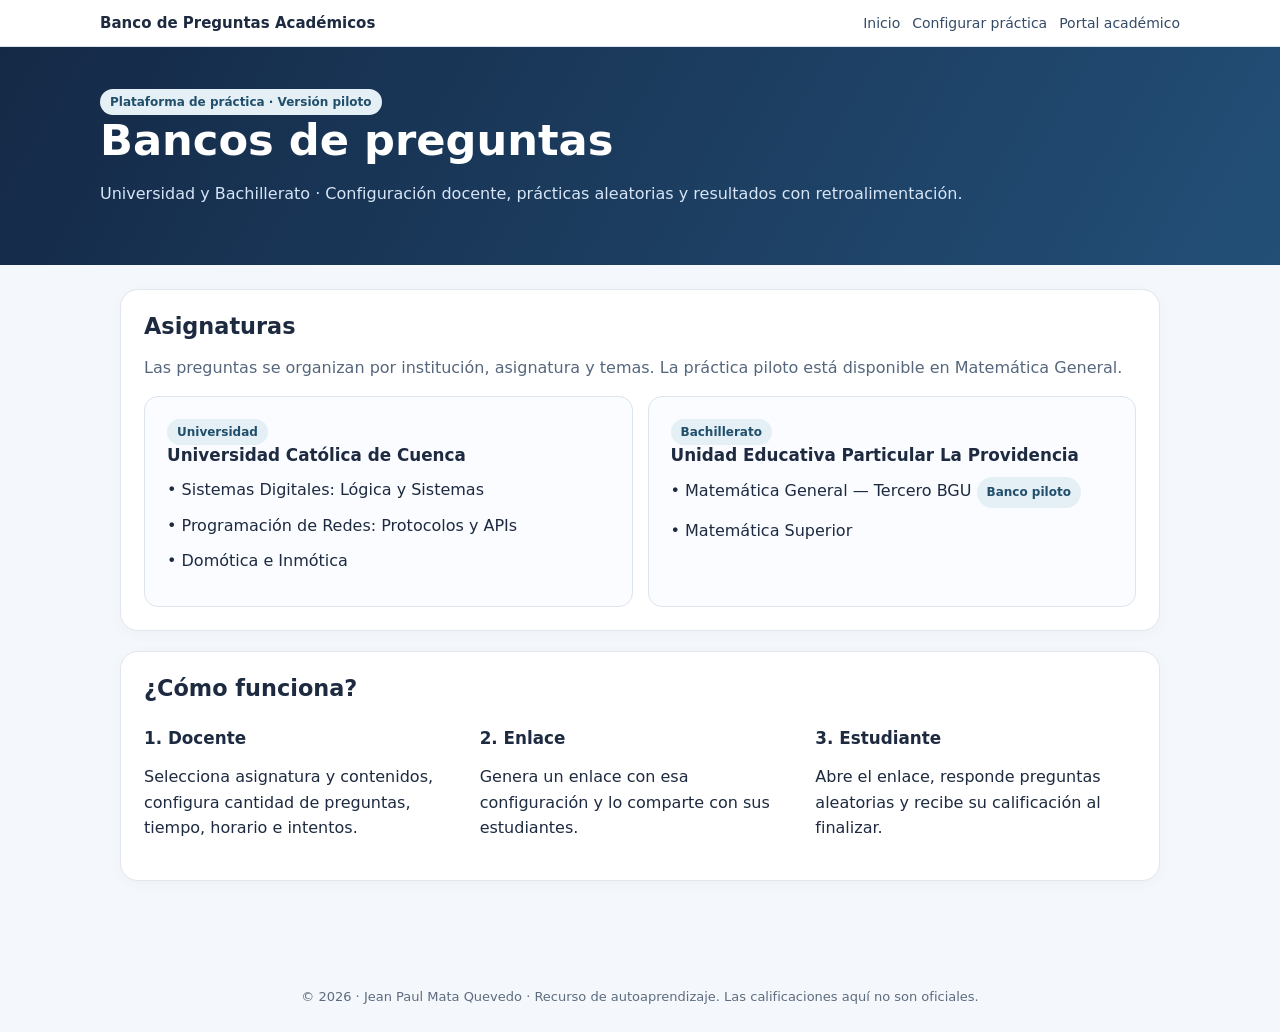
==== bancos-preguntas/index.html @ d5e19eca "Add academic question banks site with teacher-generated practice links and Matemática Superior" ====
<!doctype html>
<html lang="es"><head><meta charset="utf-8"><meta name="viewport" content="width=device-width,initial-scale=1">
<title>Banco de Preguntas | Portal académico</title><meta name="description" content="Autoevaluación y generación de prácticas académicas para universidad y bachillerato.">
<style>
:root{font-family:Inter,system-ui,-apple-system,"Segoe UI",sans-serif;color:#1d2a40;background:#f4f7fb}*{box-sizing:border-box}
body{margin:0}header{background:#fff;border-bottom:1px solid #dbe2eb;position:sticky;top:0;z-index:3}nav{max-width:1120px;margin:auto;padding:14px 20px;display:flex;justify-content:space-between;align-items:center;gap:12px}nav a{font-size:14px;color:#344b68;text-decoration:none}nav strong{font-size:15px}
.hero{background:linear-gradient(120deg,#142946,#234f77);color:white;padding:42px 20px}main{max-width:1080px;margin:auto;padding:24px 20px 60px}.hero>div{max-width:1080px;margin:auto}.hero p{color:#d7e5f7;line-height:1.6}h1{font-size:clamp(1.8rem,4vw,2.7rem);margin:0 0 9px}h2{font-size:1.4rem;margin:0 0 15px}h3{font-size:1.05rem;margin:12px 0}p{line-height:1.6}
.card{background:#fff;border:1px solid #e1e7ee;border-radius:18px;padding:23px;margin-bottom:20px;box-shadow:0 3px 14px #10264108}
.grid{display:grid;grid-template-columns:repeat(auto-fit,minmax(255px,1fr));gap:15px}.choice-card{border:1px solid #dce4ed;padding:22px;border-radius:14px;background:#fafcff}.choice-card h3{margin-top:0}
label{display:block;font-size:14px;font-weight:650;margin:0 0 7px}input,select{width:100%;border:1px solid #b7c5d5;border-radius:10px;padding:12px 11px;font:inherit;color:#1d2a40;background:white}input[type=checkbox],input[type=radio]{width:auto;accent-color:#1b638d}button,.btn{border:0;border-radius:11px;padding:12px 17px;background:#1d5a80;color:white;font:inherit;font-weight:650;cursor:pointer;text-decoration:none;display:inline-block}button:hover,.btn:hover{background:#124567}button:disabled{background:#91a2b4;cursor:not-allowed}.muted{color:#56677d}.small{font-size:13px}.flex{display:flex;gap:12px;flex-wrap:wrap;align-items:center}.field{margin-bottom:17px}.pill{display:inline-block;background:#e4f0f6;color:#214e6b;padding:6px 10px;border-radius:100px;font-size:12px;font-weight:650}.warn{background:#fff5dc;border:1px solid #edce77;border-radius:12px;padding:14px;margin:14px 0}.success{background:#e5f5eb;border:1px solid #b1dec4;border-radius:12px;padding:14px}.error{background:#fff0ee;border:1px solid #f1b7af;border-radius:12px;padding:14px}.hidden{display:none!important}
.checkline{display:flex;gap:8px;align-items:center;border:1px solid #e2e8ef;padding:10px;border-radius:9px;margin-bottom:7px;font-size:14px}
.option{display:flex;gap:12px;align-items:flex-start;padding:14px;border:1px solid #d6e0eb;border-radius:10px;margin:10px 0;cursor:pointer}.option:has(input:checked){border-color:#246c97;background:#edf6fc}
.progress{height:8px;border-radius:8px;background:#e4eaf1;overflow:hidden;margin:18px 0}.progress>div{height:100%;width:0;background:#2e799b;transition:width .2s}.metric{display:inline-block;padding:10px 15px;border-radius:10px;background:#edf4fa;margin:4px 7px 8px 0}.correct{border-left:4px solid #288b53}.wrong{border-left:4px solid #d05a49}.neutral{border-left:4px solid #9babbc}.review{padding:16px 18px;margin:10px 0;background:#fbfcfe;border-radius:10px;border-top:1px solid #e0e7ef;border-right:1px solid #e0e7ef;border-bottom:1px solid #e0e7ef}
footer{text-align:center;padding:28px;color:#5d6c7e;font-size:13px}.stat{font-variant-numeric:tabular-nums}
@media(max-width:600px){.card{padding:17px}.hero{padding:30px 20px}nav{flex-wrap:wrap}.flex button{width:100%}}
</style></head><body>
<header><nav><strong>Banco de Preguntas Académicos</strong><div class="flex"><a href="#inicio" id="navInicio">Inicio</a><a href="#docente" id="navDocente">Configurar práctica</a><a href="https://jpaulmata80.github.io/">Portal académico</a></div></nav></header>
<div class="hero"><div><span class="pill">Plataforma de práctica · Versión piloto</span><h1>Bancos de preguntas</h1><p>Universidad y Bachillerato · Configuración docente, prácticas aleatorias y resultados con retroalimentación.</p></div></div>
<main>
<section id="inicio">
<div class="card"><h2>Asignaturas</h2><p class="muted">Las preguntas se organizan por institución, asignatura y temas. La práctica piloto está disponible en Matemática General.</p><div class="grid" id="asignaturas"><p>Cargando asignaturas…</p></div></div>
<div class="card"><h2>¿Cómo funciona?</h2><div class="grid"><div><h3>1. Docente</h3><p>Selecciona asignatura y contenidos, configura cantidad de preguntas, tiempo, horario e intentos.</p></div><div><h3>2. Enlace</h3><p>Genera un enlace con esa configuración y lo comparte con sus estudiantes.</p></div><div><h3>3. Estudiante</h3><p>Abre el enlace, responde preguntas aleatorias y recibe su calificación al finalizar.</p></div></div></div>
</section>
<section id="docente" class="hidden">
<div class="card"><h2>Configuración docente</h2><p class="muted">Este configurador no tiene acceso restringido: está pensado para preparar prácticas voluntarias, no exámenes oficiales. La configuración se incluye en el enlace.</p>
<form id="formConfig">
<div class="grid"><div class="field"><label for="institucion">Nivel educativo</label><select id="institucion" required></select></div><div class="field"><label for="asignatura">Asignatura</label><select id="asignatura" required></select></div></div>
<div class="field"><label for="titulo">Nombre de la práctica</label><input id="titulo" maxlength="90" value="Práctica de Radicales" required></div>
<div class="field"><label>Selecciona uno o varios temas/subtemas</label><div id="temas"><span class="muted">Selecciona la asignatura.</span></div></div>
<div class="grid"><div class="field"><label for="cantidad">Número de preguntas aleatorias</label><input id="cantidad" type="number" min="1" max="100" value="10" required></div><div class="field"><label for="segundos">Tiempo por pregunta (segundos)</label><input id="segundos" type="number" min="15" max="1800" value="180" required></div></div>
<div class="grid"><div class="field"><label for="inicioFecha">Inicio disponible (hora de Ecuador)</label><input id="inicioFecha" type="datetime-local"></div><div class="field"><label for="finFecha">Fin disponible (hora de Ecuador)</label><input id="finFecha" type="datetime-local"></div></div>
<div class="grid"><div class="field"><label for="intentos">Intentos</label><select id="intentos"><option value="0">Ilimitados</option><option value="1">1 intento por navegador</option><option value="2">2 intentos por navegador</option><option value="3">3 intentos por navegador</option></select></div><div class="field"><label for="feedback">Retroalimentación</label><select id="feedback"><option value="final">Al finalizar</option></select></div></div>
<div id="estadoBanco" class="small muted" aria-live="polite"></div><div id="msgConfig" aria-live="polite"></div><button type="submit">Generar enlace de práctica</button>
</form><div id="resultadoLink" class="hidden success"><strong>Enlace generado</strong><p class="small">Cópialo y compártelo con tus estudiantes. Los datos se incluyen en la dirección.</p><input id="link" readonly aria-label="Enlace de práctica"><div class="flex" style="margin-top:10px"><button type="button" id="copiar">Copiar enlace</button><a class="btn" id="probar" href="#">Abrir práctica</a></div></div>
</div>
</section>
<section id="estudiante" class="hidden">
<div class="card" id="introPractica"><h2 id="practicaTitulo">Práctica</h2><p id="practicaAsignatura" class="muted"></p><div id="resumenPractica"></div><div id="avisoFecha"></div><button id="comenzar" disabled>Iniciar práctica</button></div>
<div class="card hidden" id="preguntaCard"><div class="flex" style="justify-content:space-between"><span id="numeroPregunta" class="pill"></span><span id="reloj" class="pill stat" aria-live="polite"></span></div><div class="progress"><div id="barra"></div></div><h2 id="enunciado"></h2><div id="opciones"></div><button id="siguiente" type="button">Siguiente pregunta</button><p class="small muted">Si se agota el tiempo, se registra como omitida y continúa automáticamente.</p></div>
<div class="card hidden" id="resultadoCard"><h2>Resultado de tu práctica</h2><div id="resumenResultado"></div><h3>Revisión de respuestas</h3><div id="revision"></div><div class="flex"><button id="reintentar">Hacer otro intento</button><button id="volver" type="button">Volver al inicio</button></div></div>
</section>
</main><footer>© 2026 · Jean Paul Mata Quevedo · Recurso de autoaprendizaje. Las calificaciones aquí no son oficiales.</footer>
<script>
"use strict";
const $=id=>document.getElementById(id), BASE=new URL("./",location.href), TZ="America/Guayaquil";
let catalog, banco=[],instancias=[],cfg=null,actual=0,clock=null,remaining=0,entries=[],locked=false;
let prevIds=[];
const esc=x=>String(x??"").replace(/[&<>"']/g,m=>({"&":"&amp;","<":"&lt;",">":"&gt;",'"':"&quot;","'":"&#39;"}[m]));
const setMsg=(id,msg,klass="warn")=>{$(id).innerHTML=msg?'<div class="'+klass+'">'+esc(msg)+'</div>':""};
const getSubject=id=>catalog.instituciones.flatMap(i=>i.asignaturas.map(a=>({...a,nivel:i.id,institucion:i.nombre}))).find(a=>a.id===id);
const safeInt=(v,lo,hi)=>{let n=Number(v);return Number.isInteger(n)&&n>=lo&&n<=hi?n:null};
function utcFromEcuador(s){if(!s)return null;if(!/^\d{4}-\d\d-\d\dT\d\d:\d\d$/.test(s))throw Error("Fecha inválida");let d=new Date(s+":00-05:00");if(!Number.isFinite(d.getTime()))throw Error("Fecha inválida");return d.getTime()}
function formatDate(ms){return new Intl.DateTimeFormat("es-EC",{timeZone:TZ,dateStyle:"medium",timeStyle:"short"}).format(ms)}
function shuffle(a){const out=[...a];for(let i=out.length-1;i>0;i--){let j=crypto.getRandomValues(new Uint32Array(1))[0]%(i+1);[out[i],out[j]]=[out[j],out[i]]}return out}
function encode(o){const bytes=new TextEncoder().encode(JSON.stringify(o));let s="";for(const x of bytes)s+=String.fromCharCode(x);return btoa(s).replace(/\+/g,"-").replace(/\//g,"_").replace(/=+$/,"")}
function decode(s){if(s.length>12000)throw Error("Enlace demasiado largo");const t=atob(s.replace(/-/g,"+").replace(/_/g,"/"));return JSON.parse(new TextDecoder().decode(Uint8Array.from(t,c=>c.charCodeAt(0))))}
async function loadBank(asig){const a=getSubject(asig);if(!a)throw Error("Asignatura no válida");const url=new URL(a.archivo,BASE);const response=await fetch(url,{cache:"no-store"});if(!response.ok)throw Error("No se pudo cargar el banco");const j=await response.json();if(!Array.isArray(j.preguntas))throw Error("Formato de banco inválido");return j.preguntas}
function show(s){for(const id of ["inicio","docente","estudiante"])$(id).classList.toggle("hidden",id!==s);window.scrollTo({top:0,behavior:"instant"})}
function fillInstituciones(){ $("institucion").innerHTML=catalog.instituciones.map(i=>'<option value="'+esc(i.id)+'">'+esc(i.nombre)+" — "+esc(i.institucion)+"</option>").join("");fillAsignaturas()}
function fillAsignaturas(){const i=catalog.instituciones.find(x=>x.id===$("institucion").value);$("asignatura").innerHTML=i.asignaturas.map(a=>'<option value="'+esc(a.id)+'">'+esc(a.nombre)+"</option>").join("");refreshTemas()}
async function refreshTemas(){let id=$("asignatura").value;$("temas").textContent="Cargando temas…";$("resultadoLink").classList.add("hidden");try{
 const list=await loadBank(id);if(id!==$("asignatura").value)return;banco=list;
 const group=[...new Set(list.map(q=>q.tema))].sort((a,b)=>a.localeCompare(b,"es"));$("temas").innerHTML=group.length?group.map(t=>'<label class="checkline"><input type="checkbox" name="tema" value="'+esc(t)+'" '+(t==="Radicales"?"checked":"")+'> '+esc(t)+' ('+list.filter(q=>q.tema===t).length+' preguntas)</label>').join(""):'<div class="warn">Todavía no hay preguntas en esta asignatura. Puedes incorporarlas más adelante.</div>';
 $("estadoBanco").textContent="Banco disponible: "+list.length+" preguntas. Selecciona los temas y genera tu enlace.";
}catch(e){banco=[];$("temas").textContent="No fue posible abrir el banco.";$("estadoBanco").textContent=e.message}}
function renderCatalog(){
 $("asignaturas").innerHTML=catalog.instituciones.map(i=>'<div class="choice-card"><span class="pill">'+esc(i.nombre)+'</span><h3>'+esc(i.institucion)+'</h3>'+i.asignaturas.map(a=>'<p style="margin:10px 0">• '+esc(a.nombre)+(a.id==="matematica-general"?' <span class="pill">Banco piloto</span>':'')+'</p>').join("")+'</div>').join("");
}
function validateCfg(c){if(!c||c.v!==1||!getSubject(c.a)||typeof c.t!=="string"||c.t.length>90||!Array.isArray(c.temas)||!c.temas.length||c.temas.length>50||c.temas.some(x=>typeof x!=="string"||x.length>100)||safeInt(c.n,1,100)===null||safeInt(c.s,15,1800)===null||safeInt(c.l,0,3)===null)throw Error("Configuración inválida");
if(c.ini!==null&&(!Number.isInteger(c.ini)||c.ini<0))throw Error("Inicio inválido");if(c.fin!==null&&(!Number.isInteger(c.fin)||c.fin<0))throw Error("Cierre inválido");if(c.ini!==null&&c.fin!==null&&c.fin<=c.ini)throw Error("El cierre debe ser posterior a la apertura");return c}
function practiceUrl(c){let u=new URL("./",BASE);u.searchParams.set("p",encode(c));return u.href}
function submitConfig(e){e.preventDefault();setMsg("msgConfig","");try{
 const temas=[...document.querySelectorAll('input[name="tema"]:checked')].map(x=>x.value);
 const c=validateCfg({v:1,a:$("asignatura").value,t:$("titulo").value.trim(),temas,n:Number($("cantidad").value),s:Number($("segundos").value),ini:utcFromEcuador($("inicioFecha").value),fin:utcFromEcuador($("finFecha").value),l:Number($("intentos").value)});
 const total=banco.filter(q=>temas.includes(q.tema)).length;if(total<c.n)throw Error("Hay "+total+" preguntas disponibles para esta selección. Reduce la cantidad o agrega más preguntas al banco.");
 const url=practiceUrl(c);$("link").value=url;$("probar").href=url;$("resultadoLink").classList.remove("hidden");$("resultadoLink").scrollIntoView({behavior:"smooth"});
}catch(err){setMsg("msgConfig",err.message,"error")}}
function countKey(c){return "sbpa_attempt_"+encode(c)}
function countAttempts(){try{return Number(localStorage.getItem(countKey(cfg))||0)}catch{return 0}}
function isAvailable(){const now=Date.now();if(cfg.ini!==null&&now<cfg.ini)return {ok:false,msg:"La práctica se habilitará el "+formatDate(cfg.ini)+" (hora de Ecuador)."};if(cfg.fin!==null&&now>cfg.fin)return {ok:false,msg:"La práctica finalizó el "+formatDate(cfg.fin)+" (hora de Ecuador)."};if(cfg.l>0&&countAttempts()>=cfg.l)return {ok:false,msg:"Has alcanzado el número máximo de intentos permitido en este navegador."};return {ok:true,msg:""}}
function intro(){const a=getSubject(cfg.a);$("practicaTitulo").textContent=cfg.t;$("practicaAsignatura").textContent=a.institucion+" · "+a.nombre;$("resumenPractica").innerHTML='<div class="metric">'+cfg.n+' preguntas aleatorias</div><div class="metric">'+Math.round(cfg.s/60*10)/10+' min/pregunta</div><div class="metric">'+(cfg.l===0?"Intentos ilimitados":cfg.l+" intento(s) en este navegador")+'</div><p class="muted">Temas: '+cfg.temas.map(esc).join(", ")+'</p><p class="small muted">Inicio: '+(cfg.ini===null?"Inmediato":formatDate(cfg.ini))+' · Fin: '+(cfg.fin===null?"Sin fecha de cierre":formatDate(cfg.fin))+'</p><p class="small muted">Las respuestas y explicaciones se mostrarán al finalizar.</p>';
 let avail=isAvailable();const eligible=banco.filter(q=>cfg.temas.includes(q.tema));$("comenzar").disabled=!avail.ok||eligible.length<cfg.n;
 $("avisoFecha").innerHTML=avail.msg?'<div class="warn">'+esc(avail.msg)+'</div>':eligible.length<cfg.n?'<div class="warn">El banco actualmente no tiene suficientes preguntas para esta configuración.</div>':'<div class="success">Práctica disponible. Puedes comenzar.</div>';
 $("introPractica").classList.remove("hidden");$("preguntaCard").classList.add("hidden");$("resultadoCard").classList.add("hidden");}
function clearClock(){if(clock!==null){clearInterval(clock);clock=null}}
function start(){if(!isAvailable().ok)return intro();
 const eligible=banco.filter(q=>cfg.temas.includes(q.tema));if(eligible.length<cfg.n)return intro();
 // Exclude previous attempt when sufficient alternatives exist.
 let pool=eligible.filter(q=>!prevIds.includes(q.id));if(pool.length<cfg.n)pool=eligible;
 instancias=shuffle(pool).slice(0,cfg.n).map(q=>({...q,opciones:shuffle(q.opciones)}));prevIds=instancias.map(q=>q.id);
 entries=instancias.map(q=>({respuesta:null,agotada:false}));actual=0;$("introPractica").classList.add("hidden");$("resultadoCard").classList.add("hidden");$("preguntaCard").classList.remove("hidden");renderPregunta();}
function renderPregunta(){clearClock();locked=false;remaining=cfg.s;const q=instancias[actual];$("numeroPregunta").textContent="Pregunta "+(actual+1)+" de "+cfg.n;$("barra").style.width=(actual/cfg.n*100)+"%";$("enunciado").textContent=q.enunciado;
 $("opciones").innerHTML=q.opciones.map(o=>'<label class="option"><input type="radio" name="respuesta" value="'+esc(o.id)+'"> <span>'+esc(o.texto)+'</span></label>').join("");
 $("siguiente").textContent=actual===cfg.n-1?"Finalizar práctica":"Siguiente pregunta";$("reloj").textContent=remaining+" s";
 let deadline=Date.now()+cfg.s*1000;clock=setInterval(()=>{remaining=Math.max(0,Math.ceil((deadline-Date.now())/1000));$("reloj").textContent=remaining+" s";if(remaining===0){entries[actual].agotada=true;advance()}},200)}
function advance(){if(locked)return;locked=true;const checked=document.querySelector('input[name="respuesta"]:checked');entries[actual].respuesta=checked?checked.value:null;clearClock();if(actual>=cfg.n-1){finish()}else{actual++;renderPregunta()}}
function finish(){clearClock();$("preguntaCard").classList.add("hidden");$("resultadoCard").classList.remove("hidden");
 let aciertos=0,omisiones=0;const revisions=instancias.map((q,i)=>{const r=entries[i];let ok=r.respuesta===q.respuesta;if(ok)aciertos++;if(!r.respuesta)omisiones++;return {q,r,ok}});
 let nota=(aciertos/cfg.n*10).toFixed(2);$("resumenResultado").innerHTML='<div class="metric"><strong>'+nota+'/10</strong> nota referencial</div><div class="metric">'+aciertos+' aciertos</div><div class="metric">'+(cfg.n-aciertos-omisiones)+' errores</div><div class="metric">'+omisiones+' omisiones</div><p>Resultado: '+Math.round(aciertos/cfg.n*100)+'% de respuestas correctas.</p>';
 $("revision").innerHTML=revisions.map((v,i)=>'<article class="review '+(v.ok?"correct":v.r.respuesta?"wrong":"neutral")+'"><strong>'+(i+1)+'. '+esc(v.q.enunciado)+'</strong><p class="small">'+(v.ok?"Respuesta correcta":v.r.agotada?"Tiempo agotado":v.r.respuesta?"Respuesta incorrecta":"Sin responder")+'</p><p class="small">Tu respuesta: '+esc(v.r.respuesta?v.q.opciones.find(o=>o.id===v.r.respuesta)?.texto:"Omitida")+'</p><p class="small">Respuesta correcta: <strong>'+esc(v.q.opciones.find(o=>o.id===v.q.respuesta)?.texto)+'</strong></p><p class="small muted">'+esc(v.q.explicacion)+'</p></article>').join("");
 try{localStorage.setItem(countKey(cfg),String(countAttempts()+1))}catch{}
 $("reintentar").disabled=!isAvailable().ok;$("resultadoCard").scrollIntoView({behavior:"smooth"});
}
async function init(){try{const response=await fetch(new URL("datos/catalogo.json",BASE),{cache:"no-store"});if(!response.ok)throw Error("No se pudo cargar el catálogo");catalog=await response.json();renderCatalog();fillInstituciones();$("institucion").addEventListener("change",fillAsignaturas);$("asignatura").addEventListener("change",refreshTemas);$("formConfig").addEventListener("submit",submitConfig);$("copiar").addEventListener("click",async()=>{try{await navigator.clipboard.writeText($("link").value);$("copiar").textContent="¡Copiado!"}catch{$("link").select();$("copiar").textContent="Selecciona y copia el enlace"}});$("siguiente").addEventListener("click",advance);$("comenzar").addEventListener("click",start);$("reintentar").addEventListener("click",()=>{intro();if(!isAvailable().ok)return;start()});$("volver").addEventListener("click",()=>{history.replaceState(null,"",BASE.pathname);show("inicio")});$("navInicio").addEventListener("click",()=>{if(clock!==null&& !confirm("¿Abandonar este intento?"))return;clearClock();show("inicio")});$("navDocente").addEventListener("click",()=>{if(clock!==null&& !confirm("¿Abandonar este intento?"))return;clearClock();show("docente")});
 const param=new URLSearchParams(location.search).get("p");if(param){cfg=validateCfg(decode(param));banco=await loadBank(cfg.a);show("estudiante");intro();}else if(location.hash==="#docente")show("docente");else show("inicio");
 }catch(e){$("asignaturas").innerHTML='<div class="error">Error: '+esc(e.message)+'. Comprueba el enlace o recarga la página.</div>';show("inicio")}}
init();
</script></body></html>
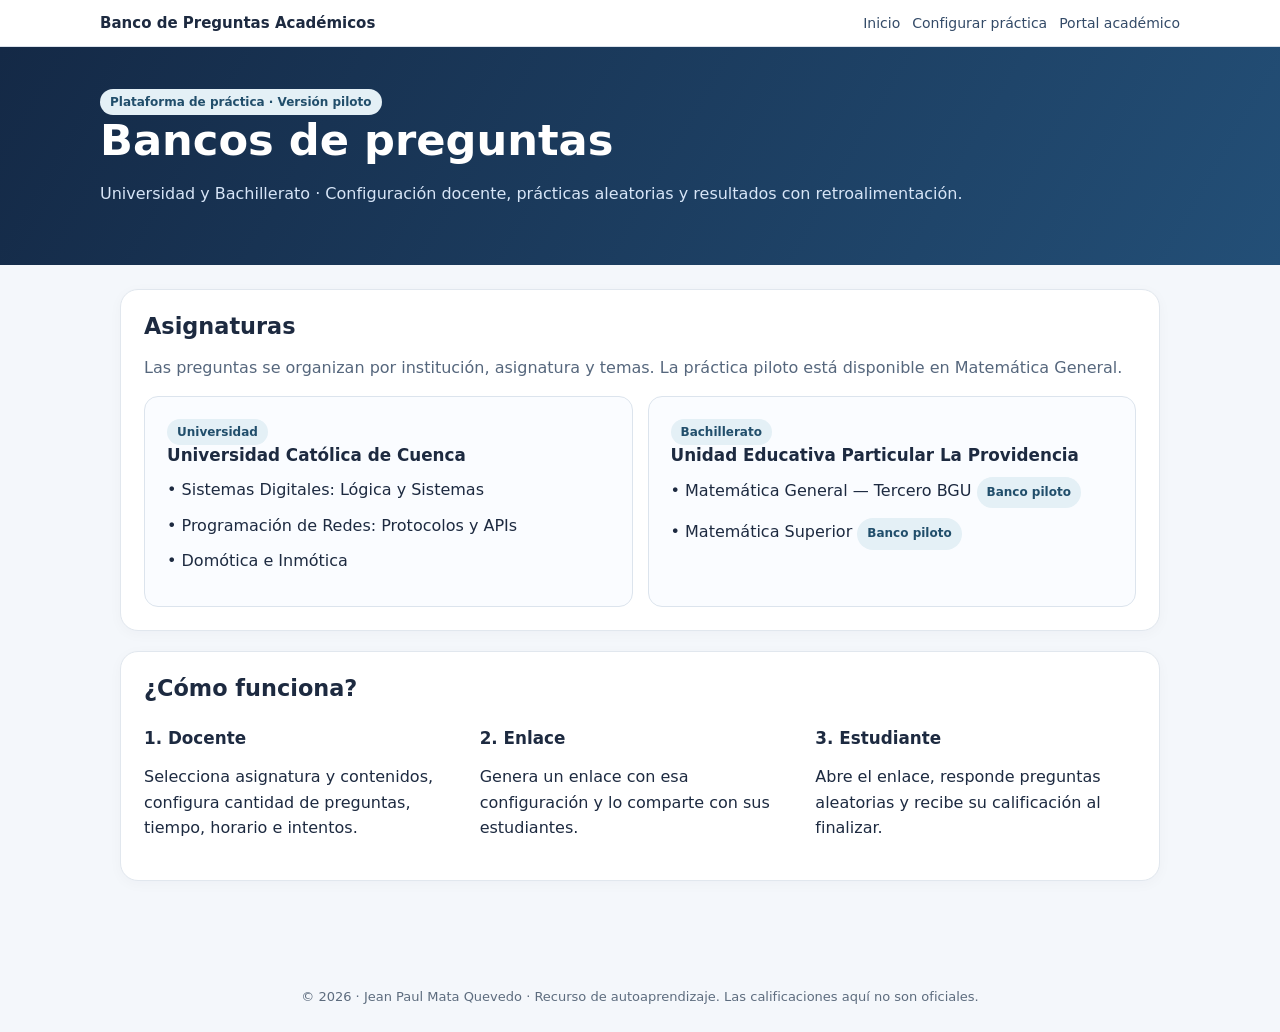
==== commit cde9a5aa: "Fix teacher topic selector default and add select-all subtopics with clear bank counts" ====
--- a/bancos-preguntas/index.html
+++ b/bancos-preguntas/index.html
@@ -22,10 +22,10 @@
 <div class="card"><h2>¿Cómo funciona?</h2><div class="grid"><div><h3>1. Docente</h3><p>Selecciona asignatura y contenidos, configura cantidad de preguntas, tiempo, horario e intentos.</p></div><div><h3>2. Enlace</h3><p>Genera un enlace con esa configuración y lo comparte con sus estudiantes.</p></div><div><h3>3. Estudiante</h3><p>Abre el enlace, responde preguntas aleatorias y recibe su calificación al finalizar.</p></div></div></div>
 </section>
 <section id="docente" class="hidden">
-<div class="card"><h2>Configuración docente</h2><p class="muted">Este configurador no tiene acceso restringido: está pensado para preparar prácticas voluntarias, no exámenes oficiales. La configuración se incluye en el enlace.</p>
+<div class="card"><h2>Configuración docente</h2><p class="muted">Este configurador no tiene acceso restringido: está pensado para preparar prácticas voluntarias, no exámenes oficiales. La configuración se incluye en el enlace.</p><p class="success small">Banco piloto seleccionado inicialmente: <strong>Matemática Superior — Ecuación de la Recta</strong>. Puedes cambiar la asignatura en los selectores inferiores.</p>
 <form id="formConfig">
 <div class="grid"><div class="field"><label for="institucion">Nivel educativo</label><select id="institucion" required></select></div><div class="field"><label for="asignatura">Asignatura</label><select id="asignatura" required></select></div></div>
-<div class="field"><label for="titulo">Nombre de la práctica</label><input id="titulo" maxlength="90" value="Práctica de Radicales" required></div>
+<div class="field"><label for="titulo">Nombre de la práctica</label><input id="titulo" maxlength="90" value="Práctica de Ecuación de la Recta" required></div>
 <div class="field"><label>Selecciona uno o varios temas/subtemas</label><div id="temas"><span class="muted">Selecciona la asignatura.</span></div></div>
 <div class="grid"><div class="field"><label for="cantidad">Número de preguntas aleatorias</label><input id="cantidad" type="number" min="1" max="100" value="10" required></div><div class="field"><label for="segundos">Tiempo por pregunta (segundos)</label><input id="segundos" type="number" min="15" max="1800" value="180" required></div></div>
 <div class="grid"><div class="field"><label for="inicioFecha">Inicio disponible (hora de Ecuador)</label><input id="inicioFecha" type="datetime-local"></div><div class="field"><label for="finFecha">Fin disponible (hora de Ecuador)</label><input id="finFecha" type="datetime-local"></div></div>
@@ -56,35 +56,96 @@
 function decode(s){if(s.length>12000)throw Error("Enlace demasiado largo");const t=atob(s.replace(/-/g,"+").replace(/_/g,"/"));return JSON.parse(new TextDecoder().decode(Uint8Array.from(t,c=>c.charCodeAt(0))))}
 async function loadBank(asig){const a=getSubject(asig);if(!a)throw Error("Asignatura no válida");const url=new URL(a.archivo,BASE);const response=await fetch(url,{cache:"no-store"});if(!response.ok)throw Error("No se pudo cargar el banco");const j=await response.json();if(!Array.isArray(j.preguntas))throw Error("Formato de banco inválido");return j.preguntas}
 function show(s){for(const id of ["inicio","docente","estudiante"])$(id).classList.toggle("hidden",id!==s);window.scrollTo({top:0,behavior:"instant"})}
-function fillInstituciones(){ $("institucion").innerHTML=catalog.instituciones.map(i=>'<option value="'+esc(i.id)+'">'+esc(i.nombre)+" — "+esc(i.institucion)+"</option>").join("");fillAsignaturas()}
-function fillAsignaturas(){const i=catalog.instituciones.find(x=>x.id===$("institucion").value);$("asignatura").innerHTML=i.asignaturas.map(a=>'<option value="'+esc(a.id)+'">'+esc(a.nombre)+"</option>").join("");refreshTemas()}
-async function refreshTemas(){let id=$("asignatura").value;$("temas").textContent="Cargando temas…";$("resultadoLink").classList.add("hidden");try{
- const list=await loadBank(id);if(id!==$("asignatura").value)return;banco=list;
- const group=[...new Set(list.map(q=>q.tema))].sort((a,b)=>a.localeCompare(b,"es"));$("temas").innerHTML=group.length?group.map(t=>'<label class="checkline"><input type="checkbox" name="tema" value="'+esc(t)+'" '+(t==="Radicales"?"checked":"")+'> '+esc(t)+' ('+list.filter(q=>q.tema===t).length+' preguntas)</label>').join(""):'<div class="warn">Todavía no hay preguntas en esta asignatura. Puedes incorporarlas más adelante.</div>';
- $("estadoBanco").textContent="Banco disponible: "+list.length+" preguntas. Selecciona los temas y genera tu enlace.";
-}catch(e){banco=[];$("temas").textContent="No fue posible abrir el banco.";$("estadoBanco").textContent=e.message}}
+function fillInstituciones(){
+ $("institucion").innerHTML=catalog.instituciones.map(i=>'<option value="'+esc(i.id)+'">'+esc(i.nombre)+" — "+esc(i.institucion)+"</option>").join("");
+ $("institucion").value="bachillerato";
+ fillAsignaturas("matematica-superior");
+}
+function fillAsignaturas(preferred){
+ const i=catalog.instituciones.find(x=>x.id===$("institucion").value);
+ $("asignatura").innerHTML=i.asignaturas.map(a=>'<option value="'+esc(a.id)+'">'+esc(a.nombre)+"</option>").join("");
+ if(preferred&&i.asignaturas.some(a=>a.id===preferred))$("asignatura").value=preferred;
+ refreshTemas();
+}
+function syncPracticeTitle(){
+ const names={"matematica-superior":"Práctica de Ecuación de la Recta","matematica-general":"Práctica de Radicales"};
+ const a=getSubject($("asignatura").value);
+ $("titulo").value=names[a?.id]||("Práctica de "+(a?.nombre||"la asignatura")).slice(0,90);
+}
+let currentLoad=0;
+async function refreshTemas(){
+ const loadNumber=++currentLoad;
+ const id=$("asignatura").value, subject=getSubject(id);
+ syncPracticeTitle();
+ banco=[];
+ $("temas").textContent="Cargando temas y subtemas de "+(subject?.nombre||"la asignatura")+"…";
+ $("estadoBanco").textContent="";
+ $("resultadoLink").classList.add("hidden");
+ try{
+  const list=await loadBank(id);
+  if(loadNumber!==currentLoad||id!==$("asignatura").value)return;
+  banco=list;
+  const group=[...new Set(list.map(q=>q.tema))].sort((a,b)=>a.localeCompare(b,"es"));
+  if(!group.length){
+   $("temas").innerHTML='<div class="warn">La asignatura <strong>'+esc(subject.nombre)+'</strong> todavía no contiene preguntas. Para probar el sistema, selecciona <strong>Bachillerato → Matemática Superior</strong>.</div>';
+   $("estadoBanco").textContent="Banco de "+subject.nombre+": 0 preguntas.";
+   return;
+  }
+  $("temas").innerHTML=group.map((t,i)=>{
+    const qs=list.filter(q=>q.tema===t);
+    const subs=[...new Set(qs.map(q=>q.subtema||"General"))].sort((a,b)=>a.localeCompare(b,"es"));
+    return '<div class="choice-card" style="margin-bottom:12px"><h3>'+esc(t)+' <span class="pill">'+qs.length+' preguntas</span></h3>'+
+      '<label class="checkline"><input type="checkbox" class="topic-all" data-parent="'+esc(t)+'" checked> <strong>Seleccionar todo el tema</strong></label>'+
+      '<div style="padding-left:14px">'+subs.map(sub=>'<label class="checkline"><input type="checkbox" name="tema" data-parent="'+esc(t)+'" value="'+esc(t+"::"+sub)+'" checked> '+esc(sub)+' ('+qs.filter(q=>(q.subtema||"General")===sub).length+' preguntas)</label>').join("")+'</div></div>';
+   }).join("");
+  updateSelectedCount();
+ }catch(e){
+   if(loadNumber!==currentLoad)return;
+   banco=[];
+   $("temas").innerHTML='<div class="error">No se pudo cargar el banco de '+esc(subject?.nombre||"esta asignatura")+': '+esc(e.message)+'</div>';
+   $("estadoBanco").textContent="Comprueba la conexión y vuelve a seleccionar la asignatura.";
+ }
+}
+function updateSelectedCount(){
+ const selected=[...document.querySelectorAll('input[name="tema"]:checked')].map(x=>x.value);
+ const count=banco.filter(q=>matchContent(q,selected)).length;
+ const a=getSubject($("asignatura").value);
+ $("estadoBanco").textContent="Asignatura: "+(a?.nombre||"—")+" · "+banco.length+" preguntas en el banco · "+count+" preguntas seleccionadas.";
+}
+function onTopicsChange(event){
+ const el=event.target;
+ if(el.classList.contains("topic-all")){
+  document.querySelectorAll('input[name="tema"]').forEach(c=>{if(c.dataset.parent===el.dataset.parent)c.checked=el.checked});
+ }else if(el.name==="tema"){
+  const related=[...document.querySelectorAll('input[name="tema"]')].filter(c=>c.dataset.parent===el.dataset.parent);
+  const parent=[...document.querySelectorAll(".topic-all")].find(c=>c.dataset.parent===el.dataset.parent);
+  if(parent){parent.checked=related.every(c=>c.checked);parent.indeterminate=related.some(c=>c.checked)&&!parent.checked}
+ }else return;
+ updateSelectedCount();
+}
 function renderCatalog(){
- $("asignaturas").innerHTML=catalog.instituciones.map(i=>'<div class="choice-card"><span class="pill">'+esc(i.nombre)+'</span><h3>'+esc(i.institucion)+'</h3>'+i.asignaturas.map(a=>'<p style="margin:10px 0">• '+esc(a.nombre)+(a.id==="matematica-general"?' <span class="pill">Banco piloto</span>':'')+'</p>').join("")+'</div>').join("");
+ $("asignaturas").innerHTML=catalog.instituciones.map(i=>'<div class="choice-card"><span class="pill">'+esc(i.nombre)+'</span><h3>'+esc(i.institucion)+'</h3>'+i.asignaturas.map(a=>'<p style="margin:10px 0">• '+esc(a.nombre)+(["matematica-general","matematica-superior"].includes(a.id)?' <span class="pill">Banco piloto</span>':'')+'</p>').join("")+'</div>').join("");
 }
 function validateCfg(c){if(!c||c.v!==1||!getSubject(c.a)||typeof c.t!=="string"||c.t.length>90||!Array.isArray(c.temas)||!c.temas.length||c.temas.length>50||c.temas.some(x=>typeof x!=="string"||x.length>100)||safeInt(c.n,1,100)===null||safeInt(c.s,15,1800)===null||safeInt(c.l,0,3)===null)throw Error("Configuración inválida");
 if(c.ini!==null&&(!Number.isInteger(c.ini)||c.ini<0))throw Error("Inicio inválido");if(c.fin!==null&&(!Number.isInteger(c.fin)||c.fin<0))throw Error("Cierre inválido");if(c.ini!==null&&c.fin!==null&&c.fin<=c.ini)throw Error("El cierre debe ser posterior a la apertura");return c}
+function matchContent(q,items){return items.includes(q.tema)||items.includes(q.tema+"::"+(q.subtema||"General"))}
 function practiceUrl(c){let u=new URL("./",BASE);u.searchParams.set("p",encode(c));return u.href}
 function submitConfig(e){e.preventDefault();setMsg("msgConfig","");try{
  const temas=[...document.querySelectorAll('input[name="tema"]:checked')].map(x=>x.value);
  const c=validateCfg({v:1,a:$("asignatura").value,t:$("titulo").value.trim(),temas,n:Number($("cantidad").value),s:Number($("segundos").value),ini:utcFromEcuador($("inicioFecha").value),fin:utcFromEcuador($("finFecha").value),l:Number($("intentos").value)});
- const total=banco.filter(q=>temas.includes(q.tema)).length;if(total<c.n)throw Error("Hay "+total+" preguntas disponibles para esta selección. Reduce la cantidad o agrega más preguntas al banco.");
+ const total=banco.filter(q=>matchContent(q,temas)).length;if(total<c.n)throw Error("Hay "+total+" preguntas disponibles para esta selección. Reduce la cantidad o agrega más preguntas al banco.");
  const url=practiceUrl(c);$("link").value=url;$("probar").href=url;$("resultadoLink").classList.remove("hidden");$("resultadoLink").scrollIntoView({behavior:"smooth"});
 }catch(err){setMsg("msgConfig",err.message,"error")}}
 function countKey(c){return "sbpa_attempt_"+encode(c)}
 function countAttempts(){try{return Number(localStorage.getItem(countKey(cfg))||0)}catch{return 0}}
 function isAvailable(){const now=Date.now();if(cfg.ini!==null&&now<cfg.ini)return {ok:false,msg:"La práctica se habilitará el "+formatDate(cfg.ini)+" (hora de Ecuador)."};if(cfg.fin!==null&&now>cfg.fin)return {ok:false,msg:"La práctica finalizó el "+formatDate(cfg.fin)+" (hora de Ecuador)."};if(cfg.l>0&&countAttempts()>=cfg.l)return {ok:false,msg:"Has alcanzado el número máximo de intentos permitido en este navegador."};return {ok:true,msg:""}}
 function intro(){const a=getSubject(cfg.a);$("practicaTitulo").textContent=cfg.t;$("practicaAsignatura").textContent=a.institucion+" · "+a.nombre;$("resumenPractica").innerHTML='<div class="metric">'+cfg.n+' preguntas aleatorias</div><div class="metric">'+Math.round(cfg.s/60*10)/10+' min/pregunta</div><div class="metric">'+(cfg.l===0?"Intentos ilimitados":cfg.l+" intento(s) en este navegador")+'</div><p class="muted">Temas: '+cfg.temas.map(esc).join(", ")+'</p><p class="small muted">Inicio: '+(cfg.ini===null?"Inmediato":formatDate(cfg.ini))+' · Fin: '+(cfg.fin===null?"Sin fecha de cierre":formatDate(cfg.fin))+'</p><p class="small muted">Las respuestas y explicaciones se mostrarán al finalizar.</p>';
- let avail=isAvailable();const eligible=banco.filter(q=>cfg.temas.includes(q.tema));$("comenzar").disabled=!avail.ok||eligible.length<cfg.n;
+ let avail=isAvailable();const eligible=banco.filter(q=>matchContent(q,cfg.temas));$("comenzar").disabled=!avail.ok||eligible.length<cfg.n;
  $("avisoFecha").innerHTML=avail.msg?'<div class="warn">'+esc(avail.msg)+'</div>':eligible.length<cfg.n?'<div class="warn">El banco actualmente no tiene suficientes preguntas para esta configuración.</div>':'<div class="success">Práctica disponible. Puedes comenzar.</div>';
  $("introPractica").classList.remove("hidden");$("preguntaCard").classList.add("hidden");$("resultadoCard").classList.add("hidden");}
 function clearClock(){if(clock!==null){clearInterval(clock);clock=null}}
 function start(){if(!isAvailable().ok)return intro();
- const eligible=banco.filter(q=>cfg.temas.includes(q.tema));if(eligible.length<cfg.n)return intro();
+ const eligible=banco.filter(q=>matchContent(q,cfg.temas));if(eligible.length<cfg.n)return intro();
  // Exclude previous attempt when sufficient alternatives exist.
  let pool=eligible.filter(q=>!prevIds.includes(q.id));if(pool.length<cfg.n)pool=eligible;
  instancias=shuffle(pool).slice(0,cfg.n).map(q=>({...q,opciones:shuffle(q.opciones)}));prevIds=instancias.map(q=>q.id);
@@ -101,7 +162,7 @@
  try{localStorage.setItem(countKey(cfg),String(countAttempts()+1))}catch{}
  $("reintentar").disabled=!isAvailable().ok;$("resultadoCard").scrollIntoView({behavior:"smooth"});
 }
-async function init(){try{const response=await fetch(new URL("datos/catalogo.json",BASE),{cache:"no-store"});if(!response.ok)throw Error("No se pudo cargar el catálogo");catalog=await response.json();renderCatalog();fillInstituciones();$("institucion").addEventListener("change",fillAsignaturas);$("asignatura").addEventListener("change",refreshTemas);$("formConfig").addEventListener("submit",submitConfig);$("copiar").addEventListener("click",async()=>{try{await navigator.clipboard.writeText($("link").value);$("copiar").textContent="¡Copiado!"}catch{$("link").select();$("copiar").textContent="Selecciona y copia el enlace"}});$("siguiente").addEventListener("click",advance);$("comenzar").addEventListener("click",start);$("reintentar").addEventListener("click",()=>{intro();if(!isAvailable().ok)return;start()});$("volver").addEventListener("click",()=>{history.replaceState(null,"",BASE.pathname);show("inicio")});$("navInicio").addEventListener("click",()=>{if(clock!==null&& !confirm("¿Abandonar este intento?"))return;clearClock();show("inicio")});$("navDocente").addEventListener("click",()=>{if(clock!==null&& !confirm("¿Abandonar este intento?"))return;clearClock();show("docente")});
+async function init(){try{const response=await fetch(new URL("datos/catalogo.json",BASE),{cache:"no-store"});if(!response.ok)throw Error("No se pudo cargar el catálogo");catalog=await response.json();renderCatalog();fillInstituciones();$("institucion").addEventListener("change",()=>fillAsignaturas());$("asignatura").addEventListener("change",refreshTemas);$("temas").addEventListener("change",onTopicsChange);$("formConfig").addEventListener("submit",submitConfig);$("copiar").addEventListener("click",async()=>{try{await navigator.clipboard.writeText($("link").value);$("copiar").textContent="¡Copiado!"}catch{$("link").select();$("copiar").textContent="Selecciona y copia el enlace"}});$("siguiente").addEventListener("click",advance);$("comenzar").addEventListener("click",start);$("reintentar").addEventListener("click",()=>{intro();if(!isAvailable().ok)return;start()});$("volver").addEventListener("click",()=>{history.replaceState(null,"",BASE.pathname);show("inicio")});$("navInicio").addEventListener("click",()=>{if(clock!==null&& !confirm("¿Abandonar este intento?"))return;clearClock();show("inicio")});$("navDocente").addEventListener("click",()=>{if(clock!==null&& !confirm("¿Abandonar este intento?"))return;clearClock();show("docente")});
  const param=new URLSearchParams(location.search).get("p");if(param){cfg=validateCfg(decode(param));banco=await loadBank(cfg.a);show("estudiante");intro();}else if(location.hash==="#docente")show("docente");else show("inicio");
  }catch(e){$("asignaturas").innerHTML='<div class="error">Error: '+esc(e.message)+'. Comprueba el enlace o recarga la página.</div>';show("inicio")}}
 init();
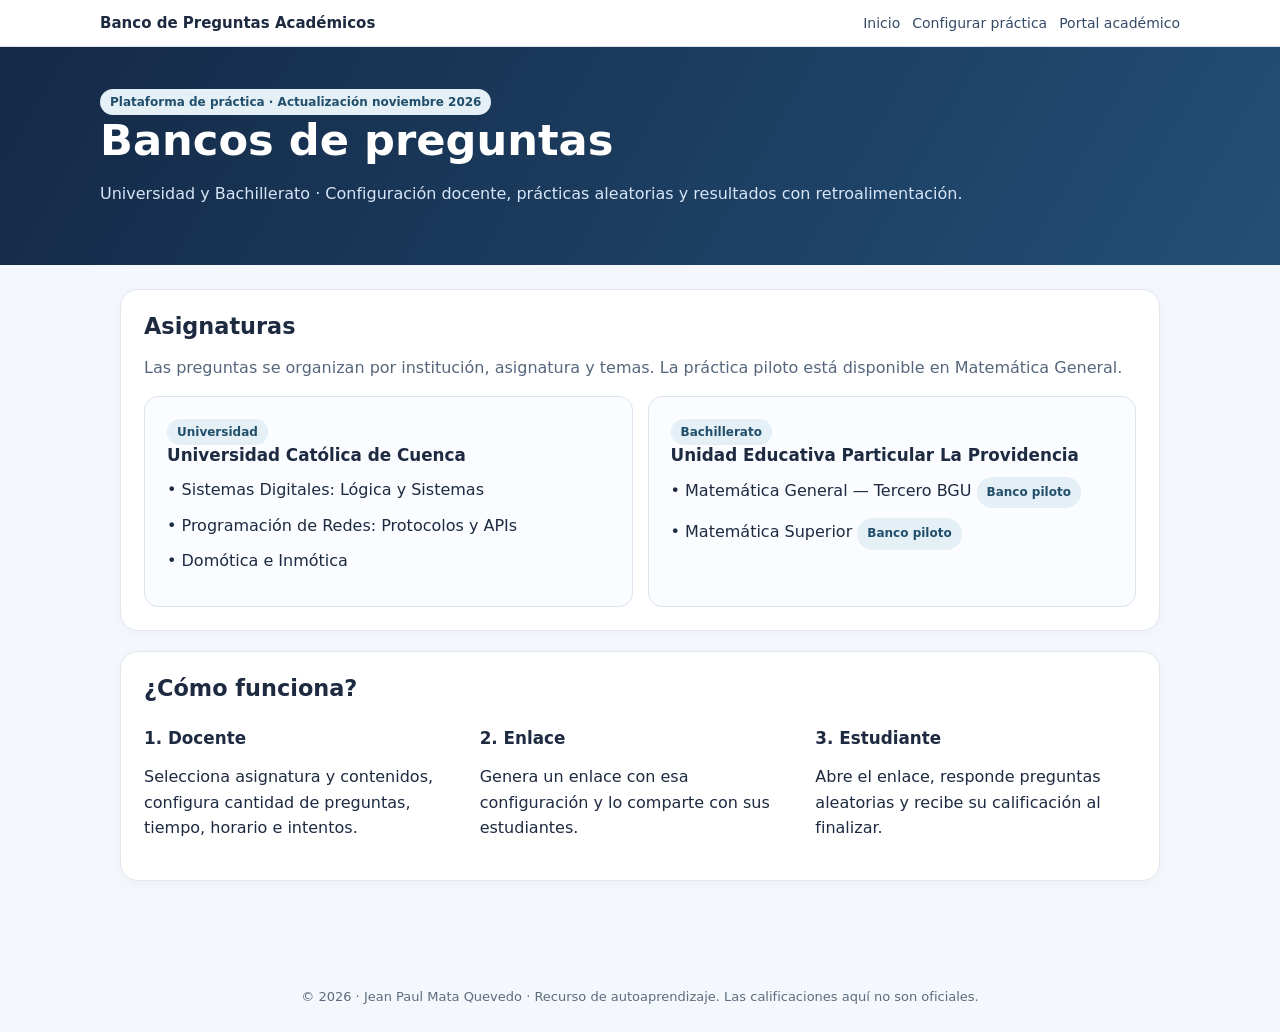
==== commit 69494825: "Redirect old question bank entry and existing practice links to current versioned app" ====
--- a/bancos-preguntas/index.html
+++ b/bancos-preguntas/index.html
@@ -1,169 +1,8 @@
 <!doctype html>
 <html lang="es"><head><meta charset="utf-8"><meta name="viewport" content="width=device-width,initial-scale=1">
-<title>Banco de Preguntas | Portal académico</title><meta name="description" content="Autoevaluación y generación de prácticas académicas para universidad y bachillerato.">
-<style>
-:root{font-family:Inter,system-ui,-apple-system,"Segoe UI",sans-serif;color:#1d2a40;background:#f4f7fb}*{box-sizing:border-box}
-body{margin:0}header{background:#fff;border-bottom:1px solid #dbe2eb;position:sticky;top:0;z-index:3}nav{max-width:1120px;margin:auto;padding:14px 20px;display:flex;justify-content:space-between;align-items:center;gap:12px}nav a{font-size:14px;color:#344b68;text-decoration:none}nav strong{font-size:15px}
-.hero{background:linear-gradient(120deg,#142946,#234f77);color:white;padding:42px 20px}main{max-width:1080px;margin:auto;padding:24px 20px 60px}.hero>div{max-width:1080px;margin:auto}.hero p{color:#d7e5f7;line-height:1.6}h1{font-size:clamp(1.8rem,4vw,2.7rem);margin:0 0 9px}h2{font-size:1.4rem;margin:0 0 15px}h3{font-size:1.05rem;margin:12px 0}p{line-height:1.6}
-.card{background:#fff;border:1px solid #e1e7ee;border-radius:18px;padding:23px;margin-bottom:20px;box-shadow:0 3px 14px #10264108}
-.grid{display:grid;grid-template-columns:repeat(auto-fit,minmax(255px,1fr));gap:15px}.choice-card{border:1px solid #dce4ed;padding:22px;border-radius:14px;background:#fafcff}.choice-card h3{margin-top:0}
-label{display:block;font-size:14px;font-weight:650;margin:0 0 7px}input,select{width:100%;border:1px solid #b7c5d5;border-radius:10px;padding:12px 11px;font:inherit;color:#1d2a40;background:white}input[type=checkbox],input[type=radio]{width:auto;accent-color:#1b638d}button,.btn{border:0;border-radius:11px;padding:12px 17px;background:#1d5a80;color:white;font:inherit;font-weight:650;cursor:pointer;text-decoration:none;display:inline-block}button:hover,.btn:hover{background:#124567}button:disabled{background:#91a2b4;cursor:not-allowed}.muted{color:#56677d}.small{font-size:13px}.flex{display:flex;gap:12px;flex-wrap:wrap;align-items:center}.field{margin-bottom:17px}.pill{display:inline-block;background:#e4f0f6;color:#214e6b;padding:6px 10px;border-radius:100px;font-size:12px;font-weight:650}.warn{background:#fff5dc;border:1px solid #edce77;border-radius:12px;padding:14px;margin:14px 0}.success{background:#e5f5eb;border:1px solid #b1dec4;border-radius:12px;padding:14px}.error{background:#fff0ee;border:1px solid #f1b7af;border-radius:12px;padding:14px}.hidden{display:none!important}
-.checkline{display:flex;gap:8px;align-items:center;border:1px solid #e2e8ef;padding:10px;border-radius:9px;margin-bottom:7px;font-size:14px}
-.option{display:flex;gap:12px;align-items:flex-start;padding:14px;border:1px solid #d6e0eb;border-radius:10px;margin:10px 0;cursor:pointer}.option:has(input:checked){border-color:#246c97;background:#edf6fc}
-.progress{height:8px;border-radius:8px;background:#e4eaf1;overflow:hidden;margin:18px 0}.progress>div{height:100%;width:0;background:#2e799b;transition:width .2s}.metric{display:inline-block;padding:10px 15px;border-radius:10px;background:#edf4fa;margin:4px 7px 8px 0}.correct{border-left:4px solid #288b53}.wrong{border-left:4px solid #d05a49}.neutral{border-left:4px solid #9babbc}.review{padding:16px 18px;margin:10px 0;background:#fbfcfe;border-radius:10px;border-top:1px solid #e0e7ef;border-right:1px solid #e0e7ef;border-bottom:1px solid #e0e7ef}
-footer{text-align:center;padding:28px;color:#5d6c7e;font-size:13px}.stat{font-variant-numeric:tabular-nums}
-@media(max-width:600px){.card{padding:17px}.hero{padding:30px 20px}nav{flex-wrap:wrap}.flex button{width:100%}}
-</style></head><body>
-<header><nav><strong>Banco de Preguntas Académicos</strong><div class="flex"><a href="#inicio" id="navInicio">Inicio</a><a href="#docente" id="navDocente">Configurar práctica</a><a href="https://jpaulmata80.github.io/">Portal académico</a></div></nav></header>
-<div class="hero"><div><span class="pill">Plataforma de práctica · Versión piloto</span><h1>Bancos de preguntas</h1><p>Universidad y Bachillerato · Configuración docente, prácticas aleatorias y resultados con retroalimentación.</p></div></div>
-<main>
-<section id="inicio">
-<div class="card"><h2>Asignaturas</h2><p class="muted">Las preguntas se organizan por institución, asignatura y temas. La práctica piloto está disponible en Matemática General.</p><div class="grid" id="asignaturas"><p>Cargando asignaturas…</p></div></div>
-<div class="card"><h2>¿Cómo funciona?</h2><div class="grid"><div><h3>1. Docente</h3><p>Selecciona asignatura y contenidos, configura cantidad de preguntas, tiempo, horario e intentos.</p></div><div><h3>2. Enlace</h3><p>Genera un enlace con esa configuración y lo comparte con sus estudiantes.</p></div><div><h3>3. Estudiante</h3><p>Abre el enlace, responde preguntas aleatorias y recibe su calificación al finalizar.</p></div></div></div>
-</section>
-<section id="docente" class="hidden">
-<div class="card"><h2>Configuración docente</h2><p class="muted">Este configurador no tiene acceso restringido: está pensado para preparar prácticas voluntarias, no exámenes oficiales. La configuración se incluye en el enlace.</p><p class="success small">Banco piloto seleccionado inicialmente: <strong>Matemática Superior — Ecuación de la Recta</strong>. Puedes cambiar la asignatura en los selectores inferiores.</p>
-<form id="formConfig">
-<div class="grid"><div class="field"><label for="institucion">Nivel educativo</label><select id="institucion" required></select></div><div class="field"><label for="asignatura">Asignatura</label><select id="asignatura" required></select></div></div>
-<div class="field"><label for="titulo">Nombre de la práctica</label><input id="titulo" maxlength="90" value="Práctica de Ecuación de la Recta" required></div>
-<div class="field"><label>Selecciona uno o varios temas/subtemas</label><div id="temas"><span class="muted">Selecciona la asignatura.</span></div></div>
-<div class="grid"><div class="field"><label for="cantidad">Número de preguntas aleatorias</label><input id="cantidad" type="number" min="1" max="100" value="10" required></div><div class="field"><label for="segundos">Tiempo por pregunta (segundos)</label><input id="segundos" type="number" min="15" max="1800" value="180" required></div></div>
-<div class="grid"><div class="field"><label for="inicioFecha">Inicio disponible (hora de Ecuador)</label><input id="inicioFecha" type="datetime-local"></div><div class="field"><label for="finFecha">Fin disponible (hora de Ecuador)</label><input id="finFecha" type="datetime-local"></div></div>
-<div class="grid"><div class="field"><label for="intentos">Intentos</label><select id="intentos"><option value="0">Ilimitados</option><option value="1">1 intento por navegador</option><option value="2">2 intentos por navegador</option><option value="3">3 intentos por navegador</option></select></div><div class="field"><label for="feedback">Retroalimentación</label><select id="feedback"><option value="final">Al finalizar</option></select></div></div>
-<div id="estadoBanco" class="small muted" aria-live="polite"></div><div id="msgConfig" aria-live="polite"></div><button type="submit">Generar enlace de práctica</button>
-</form><div id="resultadoLink" class="hidden success"><strong>Enlace generado</strong><p class="small">Cópialo y compártelo con tus estudiantes. Los datos se incluyen en la dirección.</p><input id="link" readonly aria-label="Enlace de práctica"><div class="flex" style="margin-top:10px"><button type="button" id="copiar">Copiar enlace</button><a class="btn" id="probar" href="#">Abrir práctica</a></div></div>
-</div>
-</section>
-<section id="estudiante" class="hidden">
-<div class="card" id="introPractica"><h2 id="practicaTitulo">Práctica</h2><p id="practicaAsignatura" class="muted"></p><div id="resumenPractica"></div><div id="avisoFecha"></div><button id="comenzar" disabled>Iniciar práctica</button></div>
-<div class="card hidden" id="preguntaCard"><div class="flex" style="justify-content:space-between"><span id="numeroPregunta" class="pill"></span><span id="reloj" class="pill stat" aria-live="polite"></span></div><div class="progress"><div id="barra"></div></div><h2 id="enunciado"></h2><div id="opciones"></div><button id="siguiente" type="button">Siguiente pregunta</button><p class="small muted">Si se agota el tiempo, se registra como omitida y continúa automáticamente.</p></div>
-<div class="card hidden" id="resultadoCard"><h2>Resultado de tu práctica</h2><div id="resumenResultado"></div><h3>Revisión de respuestas</h3><div id="revision"></div><div class="flex"><button id="reintentar">Hacer otro intento</button><button id="volver" type="button">Volver al inicio</button></div></div>
-</section>
-</main><footer>© 2026 · Jean Paul Mata Quevedo · Recurso de autoaprendizaje. Las calificaciones aquí no son oficiales.</footer>
-<script>
-"use strict";
-const $=id=>document.getElementById(id), BASE=new URL("./",location.href), TZ="America/Guayaquil";
-let catalog, banco=[],instancias=[],cfg=null,actual=0,clock=null,remaining=0,entries=[],locked=false;
-let prevIds=[];
-const esc=x=>String(x??"").replace(/[&<>"']/g,m=>({"&":"&amp;","<":"&lt;",">":"&gt;",'"':"&quot;","'":"&#39;"}[m]));
-const setMsg=(id,msg,klass="warn")=>{$(id).innerHTML=msg?'<div class="'+klass+'">'+esc(msg)+'</div>':""};
-const getSubject=id=>catalog.instituciones.flatMap(i=>i.asignaturas.map(a=>({...a,nivel:i.id,institucion:i.nombre}))).find(a=>a.id===id);
-const safeInt=(v,lo,hi)=>{let n=Number(v);return Number.isInteger(n)&&n>=lo&&n<=hi?n:null};
-function utcFromEcuador(s){if(!s)return null;if(!/^\d{4}-\d\d-\d\dT\d\d:\d\d$/.test(s))throw Error("Fecha inválida");let d=new Date(s+":00-05:00");if(!Number.isFinite(d.getTime()))throw Error("Fecha inválida");return d.getTime()}
-function formatDate(ms){return new Intl.DateTimeFormat("es-EC",{timeZone:TZ,dateStyle:"medium",timeStyle:"short"}).format(ms)}
-function shuffle(a){const out=[...a];for(let i=out.length-1;i>0;i--){let j=crypto.getRandomValues(new Uint32Array(1))[0]%(i+1);[out[i],out[j]]=[out[j],out[i]]}return out}
-function encode(o){const bytes=new TextEncoder().encode(JSON.stringify(o));let s="";for(const x of bytes)s+=String.fromCharCode(x);return btoa(s).replace(/\+/g,"-").replace(/\//g,"_").replace(/=+$/,"")}
-function decode(s){if(s.length>12000)throw Error("Enlace demasiado largo");const t=atob(s.replace(/-/g,"+").replace(/_/g,"/"));return JSON.parse(new TextDecoder().decode(Uint8Array.from(t,c=>c.charCodeAt(0))))}
-async function loadBank(asig){const a=getSubject(asig);if(!a)throw Error("Asignatura no válida");const url=new URL(a.archivo,BASE);const response=await fetch(url,{cache:"no-store"});if(!response.ok)throw Error("No se pudo cargar el banco");const j=await response.json();if(!Array.isArray(j.preguntas))throw Error("Formato de banco inválido");return j.preguntas}
-function show(s){for(const id of ["inicio","docente","estudiante"])$(id).classList.toggle("hidden",id!==s);window.scrollTo({top:0,behavior:"instant"})}
-function fillInstituciones(){
- $("institucion").innerHTML=catalog.instituciones.map(i=>'<option value="'+esc(i.id)+'">'+esc(i.nombre)+" — "+esc(i.institucion)+"</option>").join("");
- $("institucion").value="bachillerato";
- fillAsignaturas("matematica-superior");
-}
-function fillAsignaturas(preferred){
- const i=catalog.instituciones.find(x=>x.id===$("institucion").value);
- $("asignatura").innerHTML=i.asignaturas.map(a=>'<option value="'+esc(a.id)+'">'+esc(a.nombre)+"</option>").join("");
- if(preferred&&i.asignaturas.some(a=>a.id===preferred))$("asignatura").value=preferred;
- refreshTemas();
-}
-function syncPracticeTitle(){
- const names={"matematica-superior":"Práctica de Ecuación de la Recta","matematica-general":"Práctica de Radicales"};
- const a=getSubject($("asignatura").value);
- $("titulo").value=names[a?.id]||("Práctica de "+(a?.nombre||"la asignatura")).slice(0,90);
-}
-let currentLoad=0;
-async function refreshTemas(){
- const loadNumber=++currentLoad;
- const id=$("asignatura").value, subject=getSubject(id);
- syncPracticeTitle();
- banco=[];
- $("temas").textContent="Cargando temas y subtemas de "+(subject?.nombre||"la asignatura")+"…";
- $("estadoBanco").textContent="";
- $("resultadoLink").classList.add("hidden");
- try{
-  const list=await loadBank(id);
-  if(loadNumber!==currentLoad||id!==$("asignatura").value)return;
-  banco=list;
-  const group=[...new Set(list.map(q=>q.tema))].sort((a,b)=>a.localeCompare(b,"es"));
-  if(!group.length){
-   $("temas").innerHTML='<div class="warn">La asignatura <strong>'+esc(subject.nombre)+'</strong> todavía no contiene preguntas. Para probar el sistema, selecciona <strong>Bachillerato → Matemática Superior</strong>.</div>';
-   $("estadoBanco").textContent="Banco de "+subject.nombre+": 0 preguntas.";
-   return;
-  }
-  $("temas").innerHTML=group.map((t,i)=>{
-    const qs=list.filter(q=>q.tema===t);
-    const subs=[...new Set(qs.map(q=>q.subtema||"General"))].sort((a,b)=>a.localeCompare(b,"es"));
-    return '<div class="choice-card" style="margin-bottom:12px"><h3>'+esc(t)+' <span class="pill">'+qs.length+' preguntas</span></h3>'+
-      '<label class="checkline"><input type="checkbox" class="topic-all" data-parent="'+esc(t)+'" checked> <strong>Seleccionar todo el tema</strong></label>'+
-      '<div style="padding-left:14px">'+subs.map(sub=>'<label class="checkline"><input type="checkbox" name="tema" data-parent="'+esc(t)+'" value="'+esc(t+"::"+sub)+'" checked> '+esc(sub)+' ('+qs.filter(q=>(q.subtema||"General")===sub).length+' preguntas)</label>').join("")+'</div></div>';
-   }).join("");
-  updateSelectedCount();
- }catch(e){
-   if(loadNumber!==currentLoad)return;
-   banco=[];
-   $("temas").innerHTML='<div class="error">No se pudo cargar el banco de '+esc(subject?.nombre||"esta asignatura")+': '+esc(e.message)+'</div>';
-   $("estadoBanco").textContent="Comprueba la conexión y vuelve a seleccionar la asignatura.";
- }
-}
-function updateSelectedCount(){
- const selected=[...document.querySelectorAll('input[name="tema"]:checked')].map(x=>x.value);
- const count=banco.filter(q=>matchContent(q,selected)).length;
- const a=getSubject($("asignatura").value);
- $("estadoBanco").textContent="Asignatura: "+(a?.nombre||"—")+" · "+banco.length+" preguntas en el banco · "+count+" preguntas seleccionadas.";
-}
-function onTopicsChange(event){
- const el=event.target;
- if(el.classList.contains("topic-all")){
-  document.querySelectorAll('input[name="tema"]').forEach(c=>{if(c.dataset.parent===el.dataset.parent)c.checked=el.checked});
- }else if(el.name==="tema"){
-  const related=[...document.querySelectorAll('input[name="tema"]')].filter(c=>c.dataset.parent===el.dataset.parent);
-  const parent=[...document.querySelectorAll(".topic-all")].find(c=>c.dataset.parent===el.dataset.parent);
-  if(parent){parent.checked=related.every(c=>c.checked);parent.indeterminate=related.some(c=>c.checked)&&!parent.checked}
- }else return;
- updateSelectedCount();
-}
-function renderCatalog(){
- $("asignaturas").innerHTML=catalog.instituciones.map(i=>'<div class="choice-card"><span class="pill">'+esc(i.nombre)+'</span><h3>'+esc(i.institucion)+'</h3>'+i.asignaturas.map(a=>'<p style="margin:10px 0">• '+esc(a.nombre)+(["matematica-general","matematica-superior"].includes(a.id)?' <span class="pill">Banco piloto</span>':'')+'</p>').join("")+'</div>').join("");
-}
-function validateCfg(c){if(!c||c.v!==1||!getSubject(c.a)||typeof c.t!=="string"||c.t.length>90||!Array.isArray(c.temas)||!c.temas.length||c.temas.length>50||c.temas.some(x=>typeof x!=="string"||x.length>100)||safeInt(c.n,1,100)===null||safeInt(c.s,15,1800)===null||safeInt(c.l,0,3)===null)throw Error("Configuración inválida");
-if(c.ini!==null&&(!Number.isInteger(c.ini)||c.ini<0))throw Error("Inicio inválido");if(c.fin!==null&&(!Number.isInteger(c.fin)||c.fin<0))throw Error("Cierre inválido");if(c.ini!==null&&c.fin!==null&&c.fin<=c.ini)throw Error("El cierre debe ser posterior a la apertura");return c}
-function matchContent(q,items){return items.includes(q.tema)||items.includes(q.tema+"::"+(q.subtema||"General"))}
-function practiceUrl(c){let u=new URL("./",BASE);u.searchParams.set("p",encode(c));return u.href}
-function submitConfig(e){e.preventDefault();setMsg("msgConfig","");try{
- const temas=[...document.querySelectorAll('input[name="tema"]:checked')].map(x=>x.value);
- const c=validateCfg({v:1,a:$("asignatura").value,t:$("titulo").value.trim(),temas,n:Number($("cantidad").value),s:Number($("segundos").value),ini:utcFromEcuador($("inicioFecha").value),fin:utcFromEcuador($("finFecha").value),l:Number($("intentos").value)});
- const total=banco.filter(q=>matchContent(q,temas)).length;if(total<c.n)throw Error("Hay "+total+" preguntas disponibles para esta selección. Reduce la cantidad o agrega más preguntas al banco.");
- const url=practiceUrl(c);$("link").value=url;$("probar").href=url;$("resultadoLink").classList.remove("hidden");$("resultadoLink").scrollIntoView({behavior:"smooth"});
-}catch(err){setMsg("msgConfig",err.message,"error")}}
-function countKey(c){return "sbpa_attempt_"+encode(c)}
-function countAttempts(){try{return Number(localStorage.getItem(countKey(cfg))||0)}catch{return 0}}
-function isAvailable(){const now=Date.now();if(cfg.ini!==null&&now<cfg.ini)return {ok:false,msg:"La práctica se habilitará el "+formatDate(cfg.ini)+" (hora de Ecuador)."};if(cfg.fin!==null&&now>cfg.fin)return {ok:false,msg:"La práctica finalizó el "+formatDate(cfg.fin)+" (hora de Ecuador)."};if(cfg.l>0&&countAttempts()>=cfg.l)return {ok:false,msg:"Has alcanzado el número máximo de intentos permitido en este navegador."};return {ok:true,msg:""}}
-function intro(){const a=getSubject(cfg.a);$("practicaTitulo").textContent=cfg.t;$("practicaAsignatura").textContent=a.institucion+" · "+a.nombre;$("resumenPractica").innerHTML='<div class="metric">'+cfg.n+' preguntas aleatorias</div><div class="metric">'+Math.round(cfg.s/60*10)/10+' min/pregunta</div><div class="metric">'+(cfg.l===0?"Intentos ilimitados":cfg.l+" intento(s) en este navegador")+'</div><p class="muted">Temas: '+cfg.temas.map(esc).join(", ")+'</p><p class="small muted">Inicio: '+(cfg.ini===null?"Inmediato":formatDate(cfg.ini))+' · Fin: '+(cfg.fin===null?"Sin fecha de cierre":formatDate(cfg.fin))+'</p><p class="small muted">Las respuestas y explicaciones se mostrarán al finalizar.</p>';
- let avail=isAvailable();const eligible=banco.filter(q=>matchContent(q,cfg.temas));$("comenzar").disabled=!avail.ok||eligible.length<cfg.n;
- $("avisoFecha").innerHTML=avail.msg?'<div class="warn">'+esc(avail.msg)+'</div>':eligible.length<cfg.n?'<div class="warn">El banco actualmente no tiene suficientes preguntas para esta configuración.</div>':'<div class="success">Práctica disponible. Puedes comenzar.</div>';
- $("introPractica").classList.remove("hidden");$("preguntaCard").classList.add("hidden");$("resultadoCard").classList.add("hidden");}
-function clearClock(){if(clock!==null){clearInterval(clock);clock=null}}
-function start(){if(!isAvailable().ok)return intro();
- const eligible=banco.filter(q=>matchContent(q,cfg.temas));if(eligible.length<cfg.n)return intro();
- // Exclude previous attempt when sufficient alternatives exist.
- let pool=eligible.filter(q=>!prevIds.includes(q.id));if(pool.length<cfg.n)pool=eligible;
- instancias=shuffle(pool).slice(0,cfg.n).map(q=>({...q,opciones:shuffle(q.opciones)}));prevIds=instancias.map(q=>q.id);
- entries=instancias.map(q=>({respuesta:null,agotada:false}));actual=0;$("introPractica").classList.add("hidden");$("resultadoCard").classList.add("hidden");$("preguntaCard").classList.remove("hidden");renderPregunta();}
-function renderPregunta(){clearClock();locked=false;remaining=cfg.s;const q=instancias[actual];$("numeroPregunta").textContent="Pregunta "+(actual+1)+" de "+cfg.n;$("barra").style.width=(actual/cfg.n*100)+"%";$("enunciado").textContent=q.enunciado;
- $("opciones").innerHTML=q.opciones.map(o=>'<label class="option"><input type="radio" name="respuesta" value="'+esc(o.id)+'"> <span>'+esc(o.texto)+'</span></label>').join("");
- $("siguiente").textContent=actual===cfg.n-1?"Finalizar práctica":"Siguiente pregunta";$("reloj").textContent=remaining+" s";
- let deadline=Date.now()+cfg.s*1000;clock=setInterval(()=>{remaining=Math.max(0,Math.ceil((deadline-Date.now())/1000));$("reloj").textContent=remaining+" s";if(remaining===0){entries[actual].agotada=true;advance()}},200)}
-function advance(){if(locked)return;locked=true;const checked=document.querySelector('input[name="respuesta"]:checked');entries[actual].respuesta=checked?checked.value:null;clearClock();if(actual>=cfg.n-1){finish()}else{actual++;renderPregunta()}}
-function finish(){clearClock();$("preguntaCard").classList.add("hidden");$("resultadoCard").classList.remove("hidden");
- let aciertos=0,omisiones=0;const revisions=instancias.map((q,i)=>{const r=entries[i];let ok=r.respuesta===q.respuesta;if(ok)aciertos++;if(!r.respuesta)omisiones++;return {q,r,ok}});
- let nota=(aciertos/cfg.n*10).toFixed(2);$("resumenResultado").innerHTML='<div class="metric"><strong>'+nota+'/10</strong> nota referencial</div><div class="metric">'+aciertos+' aciertos</div><div class="metric">'+(cfg.n-aciertos-omisiones)+' errores</div><div class="metric">'+omisiones+' omisiones</div><p>Resultado: '+Math.round(aciertos/cfg.n*100)+'% de respuestas correctas.</p>';
- $("revision").innerHTML=revisions.map((v,i)=>'<article class="review '+(v.ok?"correct":v.r.respuesta?"wrong":"neutral")+'"><strong>'+(i+1)+'. '+esc(v.q.enunciado)+'</strong><p class="small">'+(v.ok?"Respuesta correcta":v.r.agotada?"Tiempo agotado":v.r.respuesta?"Respuesta incorrecta":"Sin responder")+'</p><p class="small">Tu respuesta: '+esc(v.r.respuesta?v.q.opciones.find(o=>o.id===v.r.respuesta)?.texto:"Omitida")+'</p><p class="small">Respuesta correcta: <strong>'+esc(v.q.opciones.find(o=>o.id===v.q.respuesta)?.texto)+'</strong></p><p class="small muted">'+esc(v.q.explicacion)+'</p></article>').join("");
- try{localStorage.setItem(countKey(cfg),String(countAttempts()+1))}catch{}
- $("reintentar").disabled=!isAvailable().ok;$("resultadoCard").scrollIntoView({behavior:"smooth"});
-}
-async function init(){try{const response=await fetch(new URL("datos/catalogo.json",BASE),{cache:"no-store"});if(!response.ok)throw Error("No se pudo cargar el catálogo");catalog=await response.json();renderCatalog();fillInstituciones();$("institucion").addEventListener("change",()=>fillAsignaturas());$("asignatura").addEventListener("change",refreshTemas);$("temas").addEventListener("change",onTopicsChange);$("formConfig").addEventListener("submit",submitConfig);$("copiar").addEventListener("click",async()=>{try{await navigator.clipboard.writeText($("link").value);$("copiar").textContent="¡Copiado!"}catch{$("link").select();$("copiar").textContent="Selecciona y copia el enlace"}});$("siguiente").addEventListener("click",advance);$("comenzar").addEventListener("click",start);$("reintentar").addEventListener("click",()=>{intro();if(!isAvailable().ok)return;start()});$("volver").addEventListener("click",()=>{history.replaceState(null,"",BASE.pathname);show("inicio")});$("navInicio").addEventListener("click",()=>{if(clock!==null&& !confirm("¿Abandonar este intento?"))return;clearClock();show("inicio")});$("navDocente").addEventListener("click",()=>{if(clock!==null&& !confirm("¿Abandonar este intento?"))return;clearClock();show("docente")});
- const param=new URLSearchParams(location.search).get("p");if(param){cfg=validateCfg(decode(param));banco=await loadBank(cfg.a);show("estudiante");intro();}else if(location.hash==="#docente")show("docente");else show("inicio");
- }catch(e){$("asignaturas").innerHTML='<div class="error">Error: '+esc(e.message)+'. Comprueba el enlace o recarga la página.</div>';show("inicio")}}
-init();
-</script></body></html>+<title>Bancos de preguntas académicos</title><meta name="robots" content="noindex">
+<script>location.replace(new URL("app.html"+location.search+location.hash,location.href).href);</script>
+</head><body style="font-family:system-ui,sans-serif;max-width:650px;margin:5rem auto;padding:1rem">
+<h1>Bancos de preguntas académicos</h1><p>Abriendo la versión actualizada de la plataforma…</p>
+<a href="./app.html">Entrar a la plataforma</a>
+</body></html>
